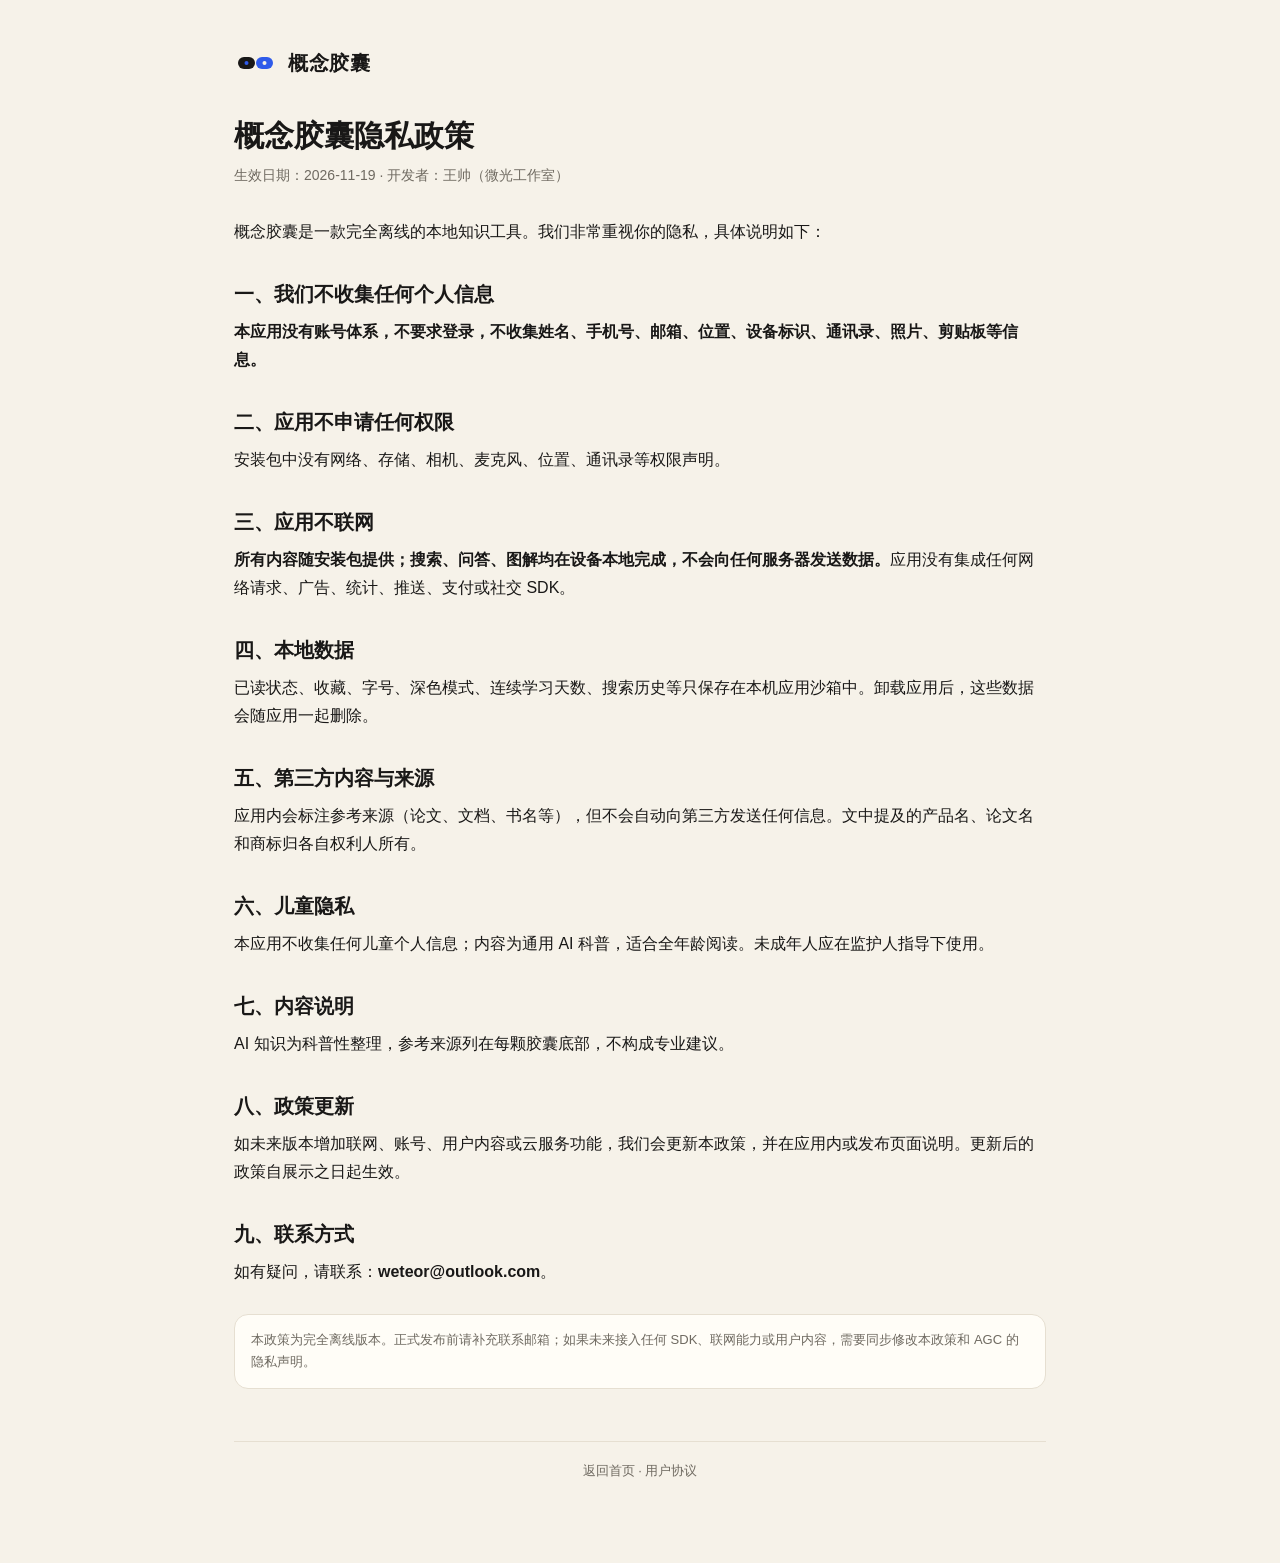
==== privacy-policy.html @ ee028679 "Add Concept Capsule legal pages" ====
<!DOCTYPE html>
<html lang="zh-CN">
<head>
  <meta charset="UTF-8" />
  <meta name="viewport" content="width=device-width, initial-scale=1" />
  <title>概念胶囊隐私政策</title>
  <link rel="stylesheet" href="style.css" />
</head>
<body>
  <main class="wrap">
    <div class="brand">
      <svg viewBox="0 0 84 76" aria-hidden="true">
        <rect class="pill-ink" x="8" y="26" width="34" height="24" rx="12" fill="#191817"/>
        <rect class="pill-accent" x="44" y="26" width="34" height="24" rx="12" fill="#2f5bea"/>
        <circle cx="25" cy="38" r="4" fill="#2f5bea"/>
        <circle cx="61" cy="38" r="4" fill="#f6f2e9"/>
      </svg>
      <b>概念胶囊</b>
    </div>

    <h1>概念胶囊隐私政策</h1>
    <p class="meta">生效日期：2026-11-19 · 开发者：王帅（微光工作室）</p>

    <p>概念胶囊是一款完全离线的本地知识工具。我们非常重视你的隐私，具体说明如下：</p>

    <h2>一、我们不收集任何个人信息</h2>
    <p><strong>本应用没有账号体系，不要求登录，不收集姓名、手机号、邮箱、位置、设备标识、通讯录、照片、剪贴板等信息。</strong></p>

    <h2>二、应用不申请任何权限</h2>
    <p>安装包中没有网络、存储、相机、麦克风、位置、通讯录等权限声明。</p>

    <h2>三、应用不联网</h2>
    <p><strong>所有内容随安装包提供；搜索、问答、图解均在设备本地完成，不会向任何服务器发送数据。</strong>应用没有集成任何网络请求、广告、统计、推送、支付或社交 SDK。</p>

    <h2>四、本地数据</h2>
    <p>已读状态、收藏、字号、深色模式、连续学习天数、搜索历史等只保存在本机应用沙箱中。卸载应用后，这些数据会随应用一起删除。</p>

    <h2>五、第三方内容与来源</h2>
    <p>应用内会标注参考来源（论文、文档、书名等），但不会自动向第三方发送任何信息。文中提及的产品名、论文名和商标归各自权利人所有。</p>

    <h2>六、儿童隐私</h2>
    <p>本应用不收集任何儿童个人信息；内容为通用 AI 科普，适合全年龄阅读。未成年人应在监护人指导下使用。</p>

    <h2>七、内容说明</h2>
    <p>AI 知识为科普性整理，参考来源列在每颗胶囊底部，不构成专业建议。</p>

    <h2>八、政策更新</h2>
    <p>如未来版本增加联网、账号、用户内容或云服务功能，我们会更新本政策，并在应用内或发布页面说明。更新后的政策自展示之日起生效。</p>

    <h2>九、联系方式</h2>
    <p>如有疑问，请联系：<strong>weteor@outlook.com</strong>。</p>

    <div class="note">
      本政策为完全离线版本。正式发布前请补充联系邮箱；如果未来接入任何 SDK、联网能力或用户内容，需要同步修改本政策和 AGC 的隐私声明。
    </div>

    <footer>
      <a href="index.html">返回首页</a> · <a href="user-agreement.html">用户协议</a>
    </footer>
  </main>
</body>
</html>
---- style.css ----
:root {
  --paper: #f6f2e9;
  --card: #fffdf7;
  --ink: #191817;
  --muted: #6f6a61;
  --line: #e6dfd1;
  --accent: #2f5bea;
}
* { box-sizing: border-box; }
html { -webkit-text-size-adjust: 100%; }
body {
  margin: 0;
  background: var(--paper);
  color: var(--ink);
  font: 16px/1.75 -apple-system, BlinkMacSystemFont, "HarmonyOS Sans SC", "PingFang SC", "Hiragino Sans GB", "Microsoft YaHei", sans-serif;
}
.wrap { max-width: 860px; margin: 0 auto; padding: 44px 24px 80px; }
.brand { display: flex; align-items: center; gap: 12px; margin-bottom: 34px; }
.brand svg { width: 42px; height: 38px; flex: none; }
.brand b { font-size: 20px; letter-spacing: .5px; }
h1 { font-size: 30px; line-height: 1.3; margin: 0 0 8px; }
.meta { color: var(--muted); font-size: 14px; margin: 0 0 30px; }
h2 { font-size: 20px; line-height: 1.4; margin: 34px 0 10px; }
p { margin: 10px 0; }
ul { padding-left: 22px; margin: 10px 0; }
li { margin: 6px 0; }
b, strong { font-weight: 600; }
a { color: var(--accent); text-decoration: none; }
a:hover { text-decoration: underline; }
.card {
  display: block;
  background: var(--card);
  border: 1px solid var(--line);
  border-radius: 18px;
  padding: 20px 22px;
  margin: 14px 0;
  color: inherit;
  text-decoration: none;
  transition: border-color .18s ease, transform .18s ease;
}
.card:hover { border-color: var(--accent); transform: translateY(-1px); text-decoration: none; }
.card h2 { margin: 0 0 6px; font-size: 18px; }
.card p { margin: 0; color: var(--muted); font-size: 14px; }
.note {
  background: var(--card);
  border: 1px solid var(--line);
  border-radius: 14px;
  padding: 14px 16px;
  color: var(--muted);
  font-size: 13px;
  margin-top: 28px;
}
footer { margin-top: 52px; padding-top: 18px; border-top: 1px solid var(--line); color: var(--muted); font-size: 13px; text-align: center; }
footer a { color: var(--muted); }
@media (prefers-color-scheme: dark) {
  :root {
    --paper: #121211;
    --card: #1e1d1a;
    --ink: #f2eee4;
    --muted: #a8a296;
    --line: #2e2c27;
    --accent: #7c9bff;
  }
  .brand svg .pill-ink { fill: #f2eee4; }
  .brand svg .pill-accent { fill: #7c9bff; }
}
@media (max-width: 520px) {
  .wrap { padding: 32px 18px 60px; }
  h1 { font-size: 25px; }
  h2 { font-size: 18px; }
}
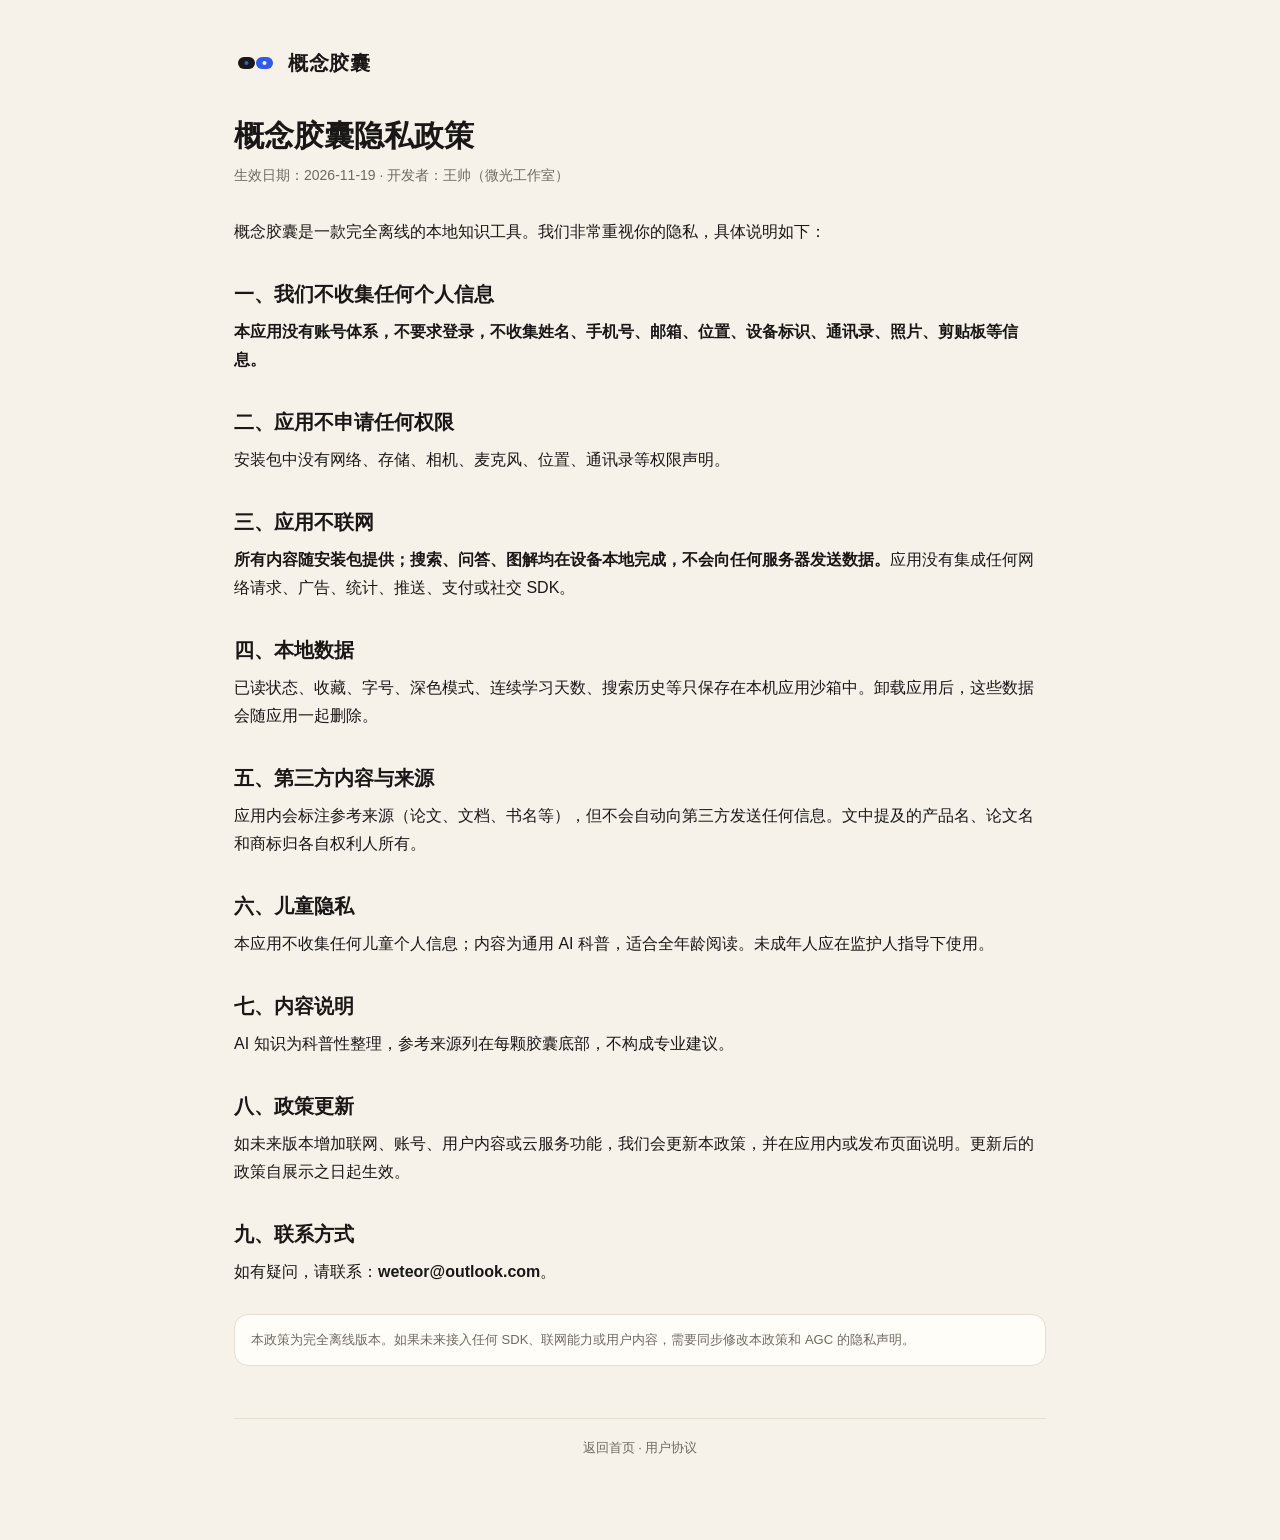
==== commit 918c1637: "Clean up legal page notes" ====
--- a/privacy-policy.html
+++ b/privacy-policy.html
@@ -51,7 +51,7 @@
     <p>如有疑问，请联系：<strong>weteor@outlook.com</strong>。</p>
 
     <div class="note">
-      本政策为完全离线版本。正式发布前请补充联系邮箱；如果未来接入任何 SDK、联网能力或用户内容，需要同步修改本政策和 AGC 的隐私声明。
+      本政策为完全离线版本。如果未来接入任何 SDK、联网能力或用户内容，需要同步修改本政策和 AGC 的隐私声明。
     </div>
 
     <footer>
